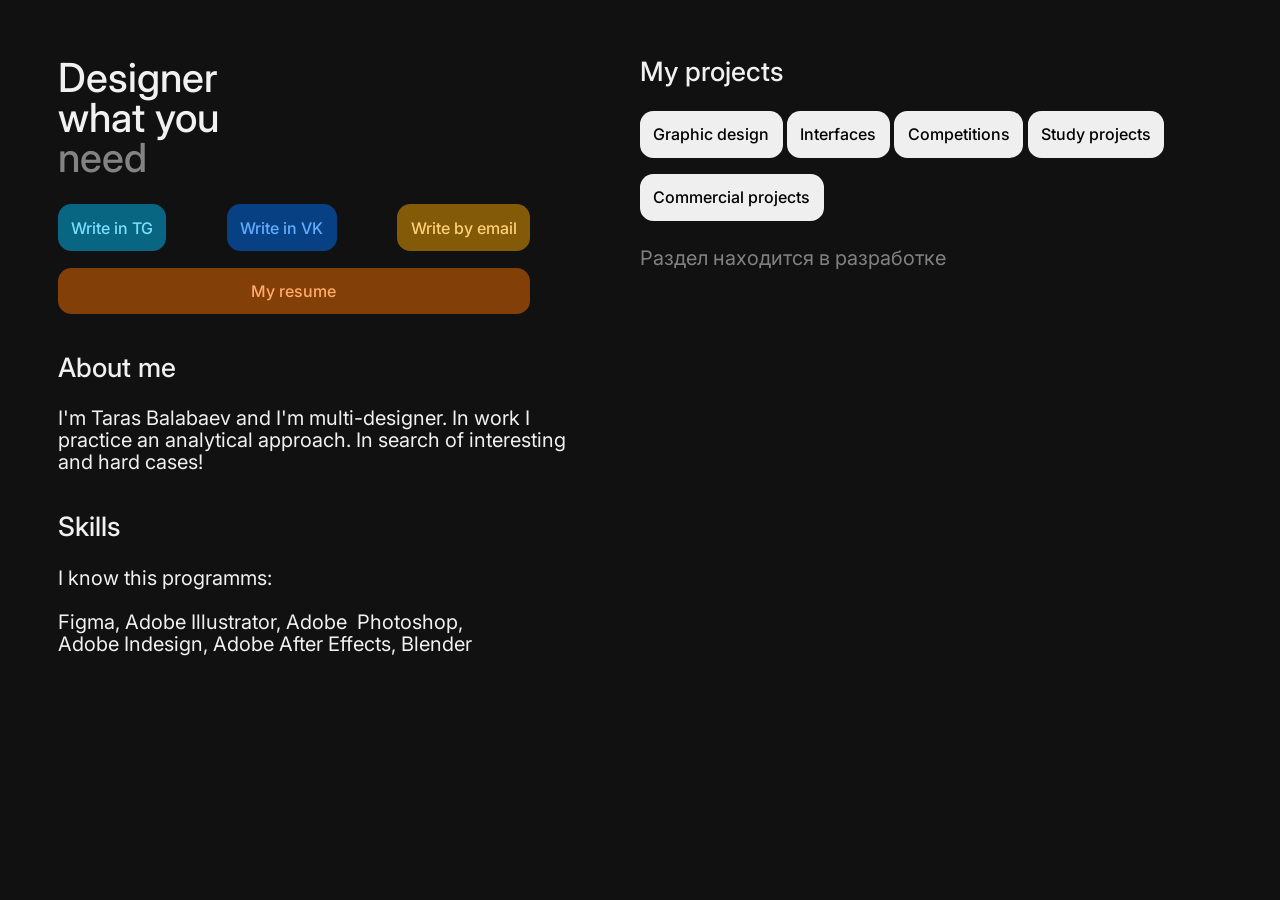
==== indexRu.html @ 017d686e "testing" ====
<!doctype html>
<html lang="ru">
  <head>
    <meta charset="UTF-8" />
    <meta name="viewport" content="width=device-width, initial-scale=1.0" />
    <title>Портфолио 2026</title>
    <link rel="stylesheet" href="stylesheets/style.css" />
    <script defer src="javascripts/scriptRu.js"></script>
    <link rel="icon" href="images/icon.ico" />
    <link rel="stylesheet" href="images/icon.png" />

    <meta property="og:type" content="website" />
    <meta property="og:title" content="Портфолио Тараса Балабаева" />
    <meta
      property="og:description"
      content="Дизайнер, который вам не нужен, а необходим"
    />
    <meta
      property="og:image"
      content="https://raw.githubusercontent.com/killedbycss/portfolio/refs/heads/main/images/banner.png"
    />
    <meta
      property="og:url"
      content="https://killedbycss.github.io/portfolio/"
    />
  </head>
  <body>
    <!-- Анатомия страницы -->
    <div class="contents">
      <!-- Главные секции -->

      <!-- Описание -->
      <section id="description">
        <div class="miniContents">
          <h1>
            Дизайнер, <br />который вам не нужен, <br /><span>а необходим</span>
          </h1>
          <div class="tags" id="social">
            <button
              class="tag"
              id="tg"
              onclick="window.open('https://t.me/killedbycss', '_blank')"
            >
              Написать в ТГ
            </button>
            <button
              class="tag"
              id="vk"
              onclick="window.open('https://vk.com/tarasbalabaev', '_blank')"
            >
              Написать в ВК
            </button>
            <button class="tag" id="em">Написать на почту</button>
            <button
              class="tag"
              id="mr"
              onclick="
                window.open(
                  'https://hh.ru/resume/beac0c36ff1005ab8c0039ed1f59636e52775a?hhtmFrom=profile_experience',
                  '_blank'
                )
              "
            >
              Моё резюме
            </button>
          </div>
        </div>
        <div class="miniContents">
          <h2>Обо мне</h2>
          <p>
            Я&nbsp;Тарас Балабаев&nbsp;&mdash; дизайнер из&nbsp;Москвы, обучаюсь
            в&nbsp;Школе дизайна НИУ ВШЭ. Практикую аналитический подход
            и&nbsp;ищу сложные и&nbsp;интересные кейсы
          </p>
        </div>

        <div class="miniContents">
          <h2>Навыки:</h2>
          <p>
            Владение программами:<br /><br />Figma, Adobe&nbsp;Illustrator,
            Adobe&nbsp;Photoshop, Adobe&nbsp;Indesign,
            Adobe&nbsp;After&nbsp;Effects, Blender
          </p>
        </div>
      </section>

      <!-- Пустота -->
      <div id="waste"></div>

      <!-- Проекты -->
      <section id="projects">
        <div class="miniContents">
          <h2>Мои проекты</h2>
          <div class="tags" id="sort">
            <button class="tag" id="">Графдиз</button>
            <button class="tag" id="">Интерфейсы</button>
            <button class="tag" id="">Конкурсы</button>
            <button class="tag" id="">Учебные проекты</button>
            <button class="tag" id="">Коммерческие проекты</button>
          </div>
          <p id="comment">Раздел находится в разработке</p>
        </div>
      </section>
    </div>
  </body>
</html>
---- stylesheets/style.css ----
@import 'reset.css';
@import url('https://fonts.googleapis.com/css2?family=Inter:ital,opsz,wght@0,14..32,100..900;1,14..32,100..900&display=swap');
@import 'layout.css';
@import 'animation.css';
@import 'adaptive.css';
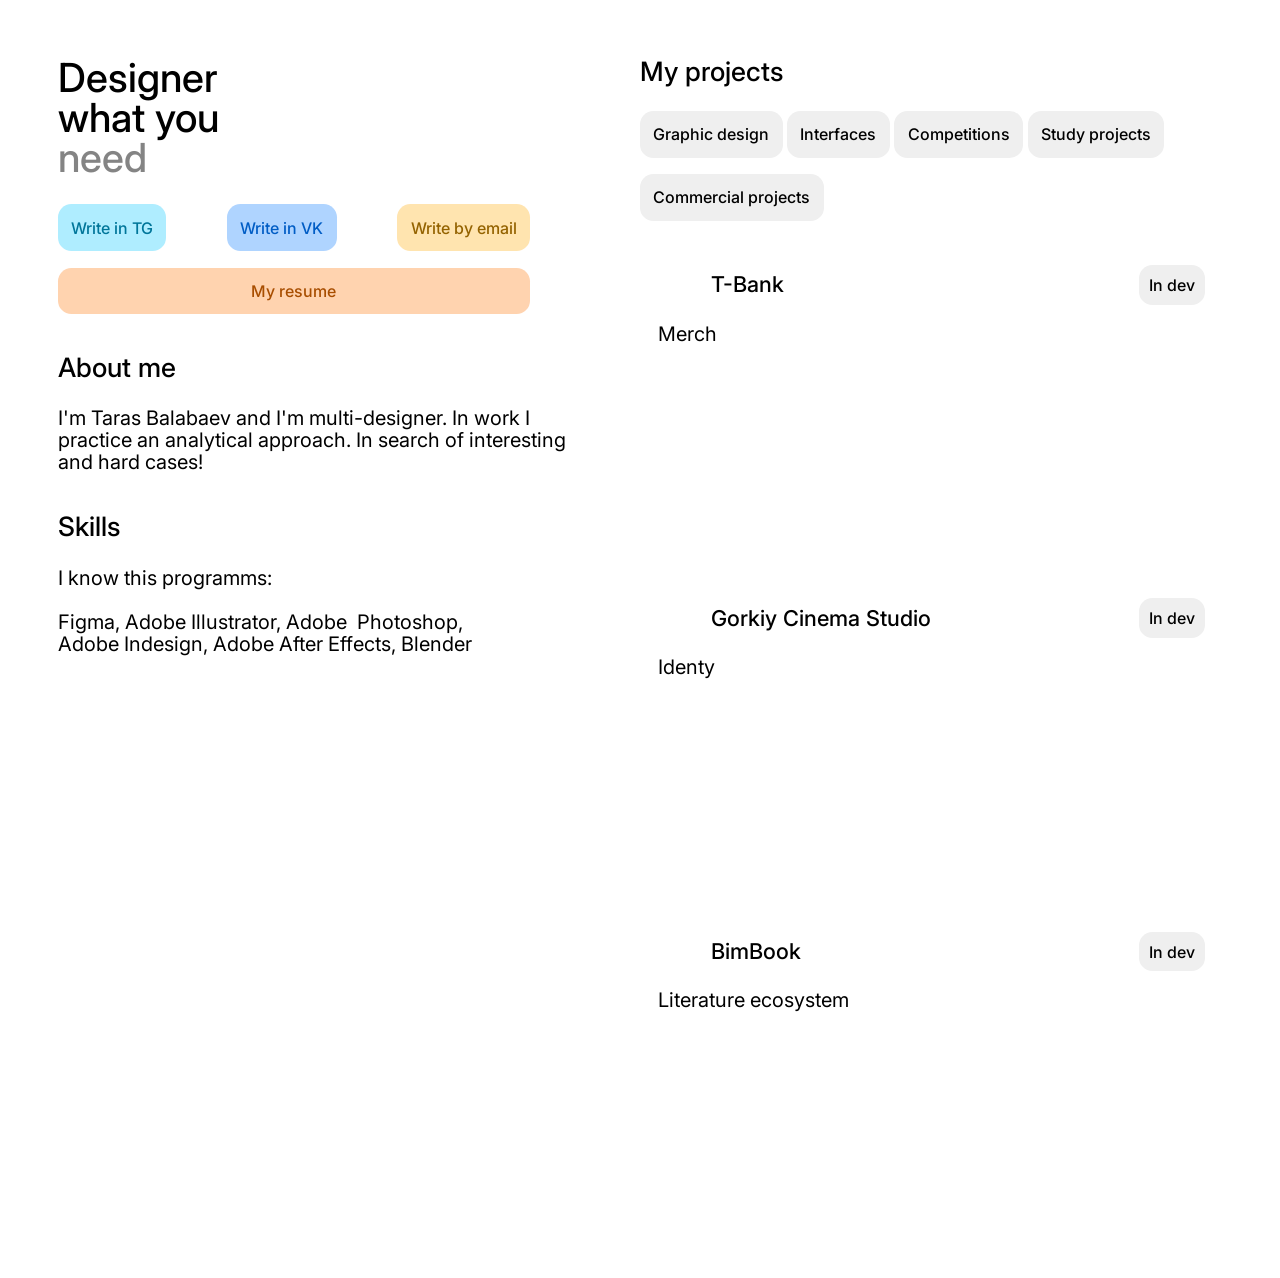
==== commit cb937db4: "Ready to projects" ====
--- a/indexRu.html
+++ b/indexRu.html
@@ -5,6 +5,7 @@
     <meta name="viewport" content="width=device-width, initial-scale=1.0" />
     <title>Портфолио 2026</title>
     <link rel="stylesheet" href="stylesheets/style.css" />
+    <script defer src="redirect.js"></script>
     <script defer src="javascripts/scriptRu.js"></script>
     <link rel="icon" href="images/icon.ico" />
     <link rel="stylesheet" href="images/icon.png" />
@@ -98,7 +99,51 @@
             <button class="tag" id="">Учебные проекты</button>
             <button class="tag" id="">Коммерческие проекты</button>
           </div>
-          <p id="comment">Раздел находится в разработке</p>
+          <div class="project">
+            <div class="aboutProject">
+              <div class="iconText">
+                <div class="projectIcon"></div>
+                <h3>Т-Банк</h3>
+              </div>
+              <button class="tag" id="open">В разработке</button>
+            </div>
+            <p>Разработка мерча для дизайн-команды</p>
+            <div class="aboutProject">
+              <div class="projectImage"></div>
+              <div class="projectImage"></div>
+              <div class="projectImage"></div>
+            </div>
+          </div>
+          <div class="project">
+            <div class="aboutProject">
+              <div class="iconText">
+                <div class="projectIcon"></div>
+                <h3>Киностудия Горького</h3>
+              </div>
+              <button class="tag" id="open">В разработке</button>
+            </div>
+            <p>Айдентика одной из старейших студий мира</p>
+            <div class="aboutProject">
+              <div class="projectImage"></div>
+              <div class="projectImage"></div>
+              <div class="projectImage"></div>
+            </div>
+          </div>
+          <div class="project">
+            <div class="aboutProject">
+              <div class="iconText">
+                <div class="projectIcon"></div>
+                <h3>Бимбук</h3>
+              </div>
+              <button class="tag" id="open">В разработке</button>
+            </div>
+            <p>Литературная экосистема</p>
+            <div class="aboutProject">
+              <div class="projectImage"></div>
+              <div class="projectImage"></div>
+              <div class="projectImage"></div>
+            </div>
+          </div>
         </div>
       </section>
     </div>
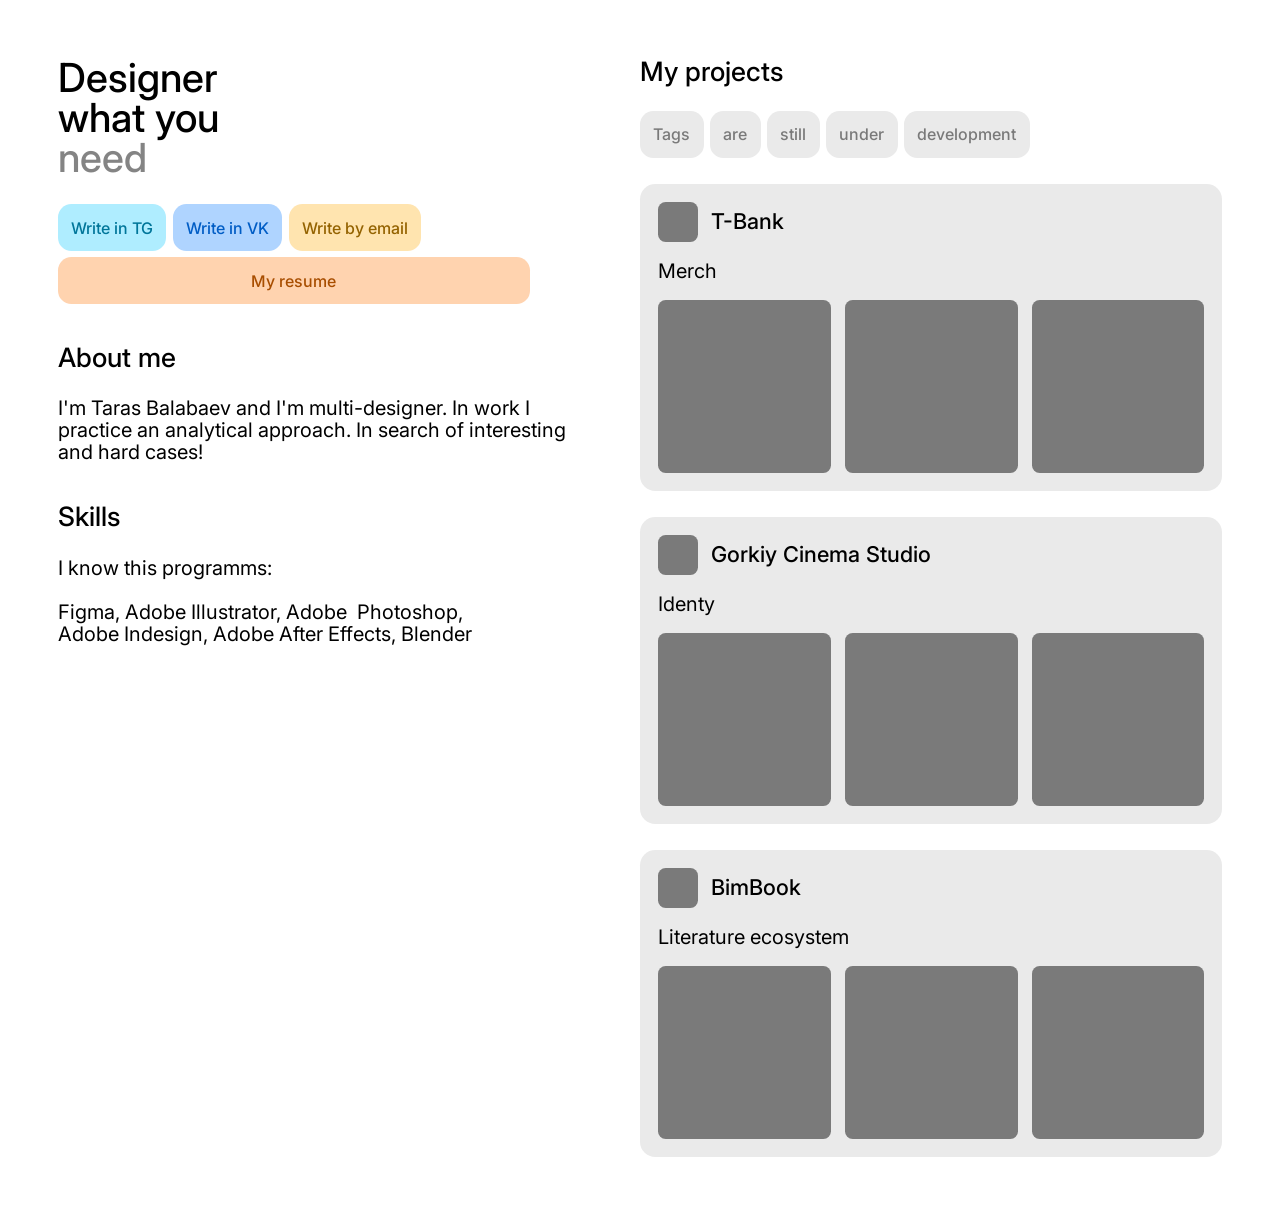
==== commit 827b0131: "transitions" ====
--- a/indexRu.html
+++ b/indexRu.html
@@ -93,11 +93,11 @@
         <div class="miniContents">
           <h2>Мои проекты</h2>
           <div class="tags" id="sort">
-            <button class="tag" id="">Графдиз</button>
-            <button class="tag" id="">Интерфейсы</button>
-            <button class="tag" id="">Конкурсы</button>
-            <button class="tag" id="">Учебные проекты</button>
-            <button class="tag" id="">Коммерческие проекты</button>
+            <button class="tag" id="">Теги</button>
+            <button class="tag" id="">пока</button>
+            <button class="tag" id="">что</button>
+            <button class="tag" id="">в</button>
+            <button class="tag" id="">разработке</button>
           </div>
           <div class="project">
             <div class="aboutProject">
@@ -105,7 +105,7 @@
                 <div class="projectIcon"></div>
                 <h3>Т-Банк</h3>
               </div>
-              <button class="tag" id="open">В разработке</button>
+              <!-- <button class="tag" id="open">Изучить</button> -->
             </div>
             <p>Разработка мерча для дизайн-команды</p>
             <div class="aboutProject">
@@ -120,7 +120,7 @@
                 <div class="projectIcon"></div>
                 <h3>Киностудия Горького</h3>
               </div>
-              <button class="tag" id="open">В разработке</button>
+              <!-- <button class="tag" id="open">Изучить</button> -->
             </div>
             <p>Айдентика одной из старейших студий мира</p>
             <div class="aboutProject">
@@ -135,7 +135,7 @@
                 <div class="projectIcon"></div>
                 <h3>Бимбук</h3>
               </div>
-              <button class="tag" id="open">В разработке</button>
+              <!-- <button class="tag" id="open">Изучить</button> -->
             </div>
             <p>Литературная экосистема</p>
             <div class="aboutProject">
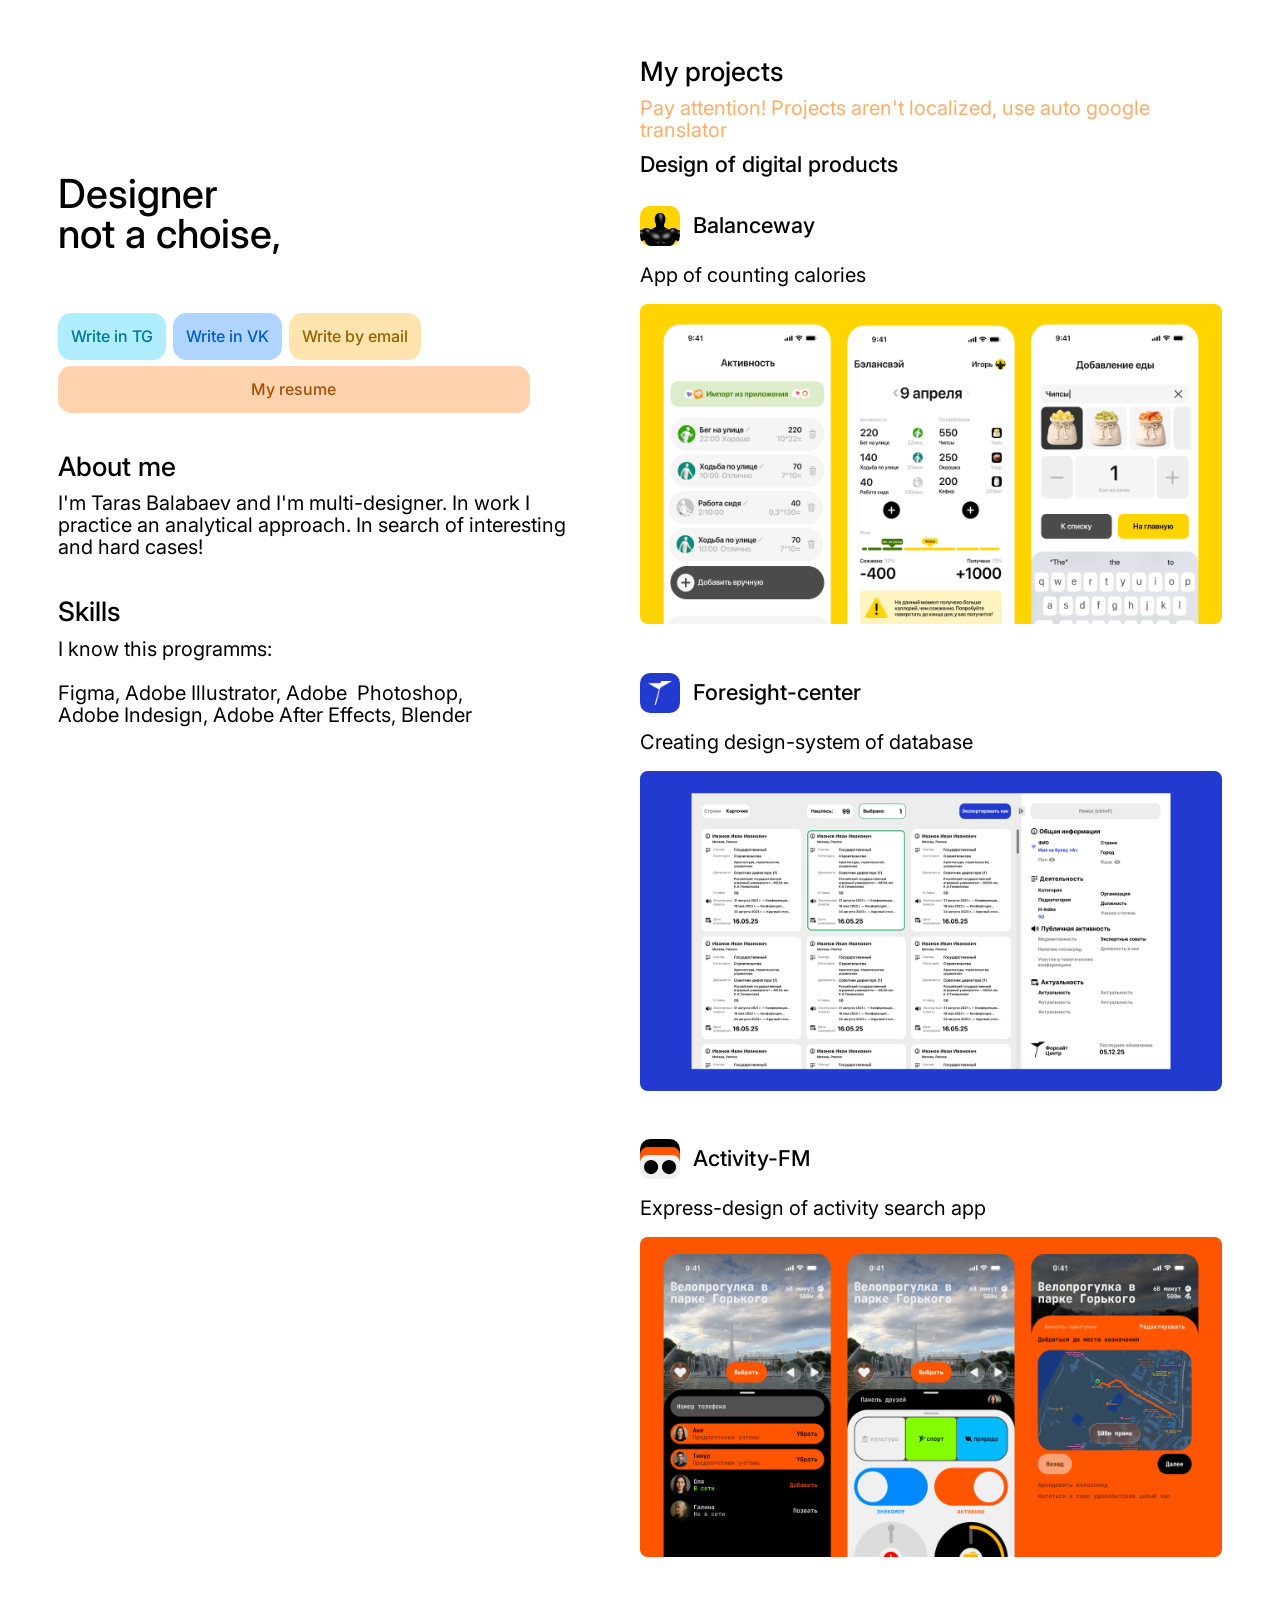
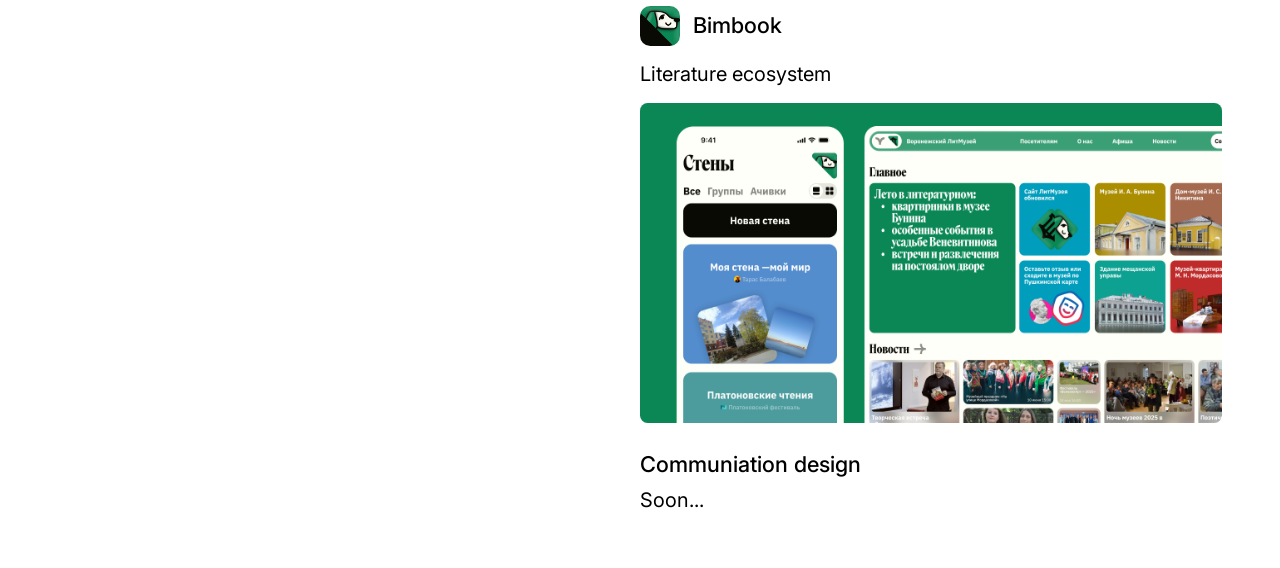
==== commit c5665796: "1.0" ====
--- a/indexRu.html
+++ b/indexRu.html
@@ -67,20 +67,29 @@
           </div>
         </div>
         <div class="miniContents">
-          <h2>Обо мне</h2>
+          <h2>Я Тарас Балабаев</h2>
           <p>
-            Я&nbsp;Тарас Балабаев&nbsp;&mdash; дизайнер из&nbsp;Москвы, обучаюсь
-            в&nbsp;Школе дизайна НИУ ВШЭ. Практикую аналитический подход
-            и&nbsp;ищу сложные и&nbsp;интересные кейсы
+            И&nbsp;я&nbsp;дизайнер цифрового продукта. В&nbsp;дизайне
+            с&nbsp;2021&nbsp;года, большие проекты с&nbsp;2025. Также практикую
+            комдиз и&nbsp;код (этот сайт сверстан вручную)
           </p>
         </div>
 
         <div class="miniContents">
-          <h2>Навыки:</h2>
+          <h2>Дизайнерская позиция</h2>
           <p>
-            Владение программами:<br /><br />Figma, Adobe&nbsp;Illustrator,
-            Adobe&nbsp;Photoshop, Adobe&nbsp;Indesign,
-            Adobe&nbsp;After&nbsp;Effects, Blender
+            Понимаю ресерчи и&nbsp;психологию, поэтому вы&nbsp;получите классный
+            продукт; важность дизайнерского взгляда, поэтому меня
+            не&nbsp;заменит нейросеть
+          </p>
+        </div>
+
+        <div class="miniContents">
+          <h2>Сейчас</h2>
+          <p>
+            Ощущаю себя как миддл, ищу стажировку с&nbsp;позиции джуна. Люблю
+            сложные и&nbsp;интересные кейсы. <br />Зовите&nbsp;&mdash;
+            с&nbsp;радостью откликнусь!
           </p>
         </div>
       </section>
@@ -92,58 +101,84 @@
       <section id="projects">
         <div class="miniContents">
           <h2>Мои проекты</h2>
-          <div class="tags" id="sort">
+          <!-- <div class="tags" id="sort">
             <button class="tag" id="">Теги</button>
             <button class="tag" id="">пока</button>
             <button class="tag" id="">что</button>
             <button class="tag" id="">в</button>
             <button class="tag" id="">разработке</button>
-          </div>
-          <div class="project">
+          </div> -->
+          <h3>Дизайн цифровых продуктов</h3>
+          <div class="project" id="balanceway">
             <div class="aboutProject">
               <div class="iconText">
-                <div class="projectIcon"></div>
-                <h3>Т-Банк</h3>
+                <img
+                  class="projectIcon"
+                  src="projects/icons/balanceway.png"
+                  alt="Экраны приложения Бэлансвэй, где пользователь добавляет активности и еду, а приложение рассчитывает количесто калорий"
+                />
+                <h3>Бэлансвэй</h3>
               </div>
               <!-- <button class="tag" id="open">Изучить</button> -->
             </div>
-            <p>Разработка мерча для дизайн-команды</p>
+            <p>Приложение для расчёта калорий</p>
             <div class="aboutProject">
-              <div class="projectImage"></div>
-              <div class="projectImage"></div>
-              <div class="projectImage"></div>
+              <img class="projectImage" src="projects/covers/balanceway.png" />
             </div>
           </div>
-          <div class="project">
+          <div class="project" id="foresight">
             <div class="aboutProject">
               <div class="iconText">
-                <div class="projectIcon"></div>
-                <h3>Киностудия Горького</h3>
+                <img class="projectIcon" src="projects/icons/foresight.png" />
+                <h3>Форсайт-центр</h3>
               </div>
               <!-- <button class="tag" id="open">Изучить</button> -->
             </div>
-            <p>Айдентика одной из старейших студий мира</p>
+            <p>Разработка дизайн-системы базы данных</p>
             <div class="aboutProject">
-              <div class="projectImage"></div>
-              <div class="projectImage"></div>
-              <div class="projectImage"></div>
+              <img
+                class="projectImage"
+                src="projects/covers/foresight.png"
+                alt="Дизайн базы данных, где пользователь выбирает по отдельным категориям сортировку и фильтрацию"
+              />
             </div>
           </div>
-          <div class="project">
+          <div class="project" id="dosug">
             <div class="aboutProject">
               <div class="iconText">
-                <div class="projectIcon"></div>
+                <img class="projectIcon" src="projects/icons/dosug.png" />
+                <h3>Досуг-FM</h3>
+              </div>
+              <!-- <button class="tag" id="open">Изучить</button> -->
+            </div>
+            <p>Экспресс-дизайн приложения для досуга</p>
+            <div class="aboutProject">
+              <img
+                class="projectImage"
+                src="projects/covers/dosug.png"
+                alt="Экраны приложения Досуг-FM, где подбор мест напоминает поиск музыки"
+              />
+            </div>
+          </div>
+          <div class="project" id="bimbook">
+            <div class="aboutProject">
+              <div class="iconText">
+                <img
+                  class="projectIcon"
+                  src="projects/icons/bimbook.png"
+                  alt="Экран приложения «Бимбук», где можно делиться контентом и сайт Областного Литмузея, где удобно выбрать понравившейся музей"
+                />
                 <h3>Бимбук</h3>
               </div>
               <!-- <button class="tag" id="open">Изучить</button> -->
             </div>
             <p>Литературная экосистема</p>
             <div class="aboutProject">
-              <div class="projectImage"></div>
-              <div class="projectImage"></div>
-              <div class="projectImage"></div>
+              <img class="projectImage" src="projects/covers/bimbook.png" />
             </div>
           </div>
+          <h3>Коммуникационный дизайн</h3>
+          <p>Скоро...</p>
         </div>
       </section>
     </div>
